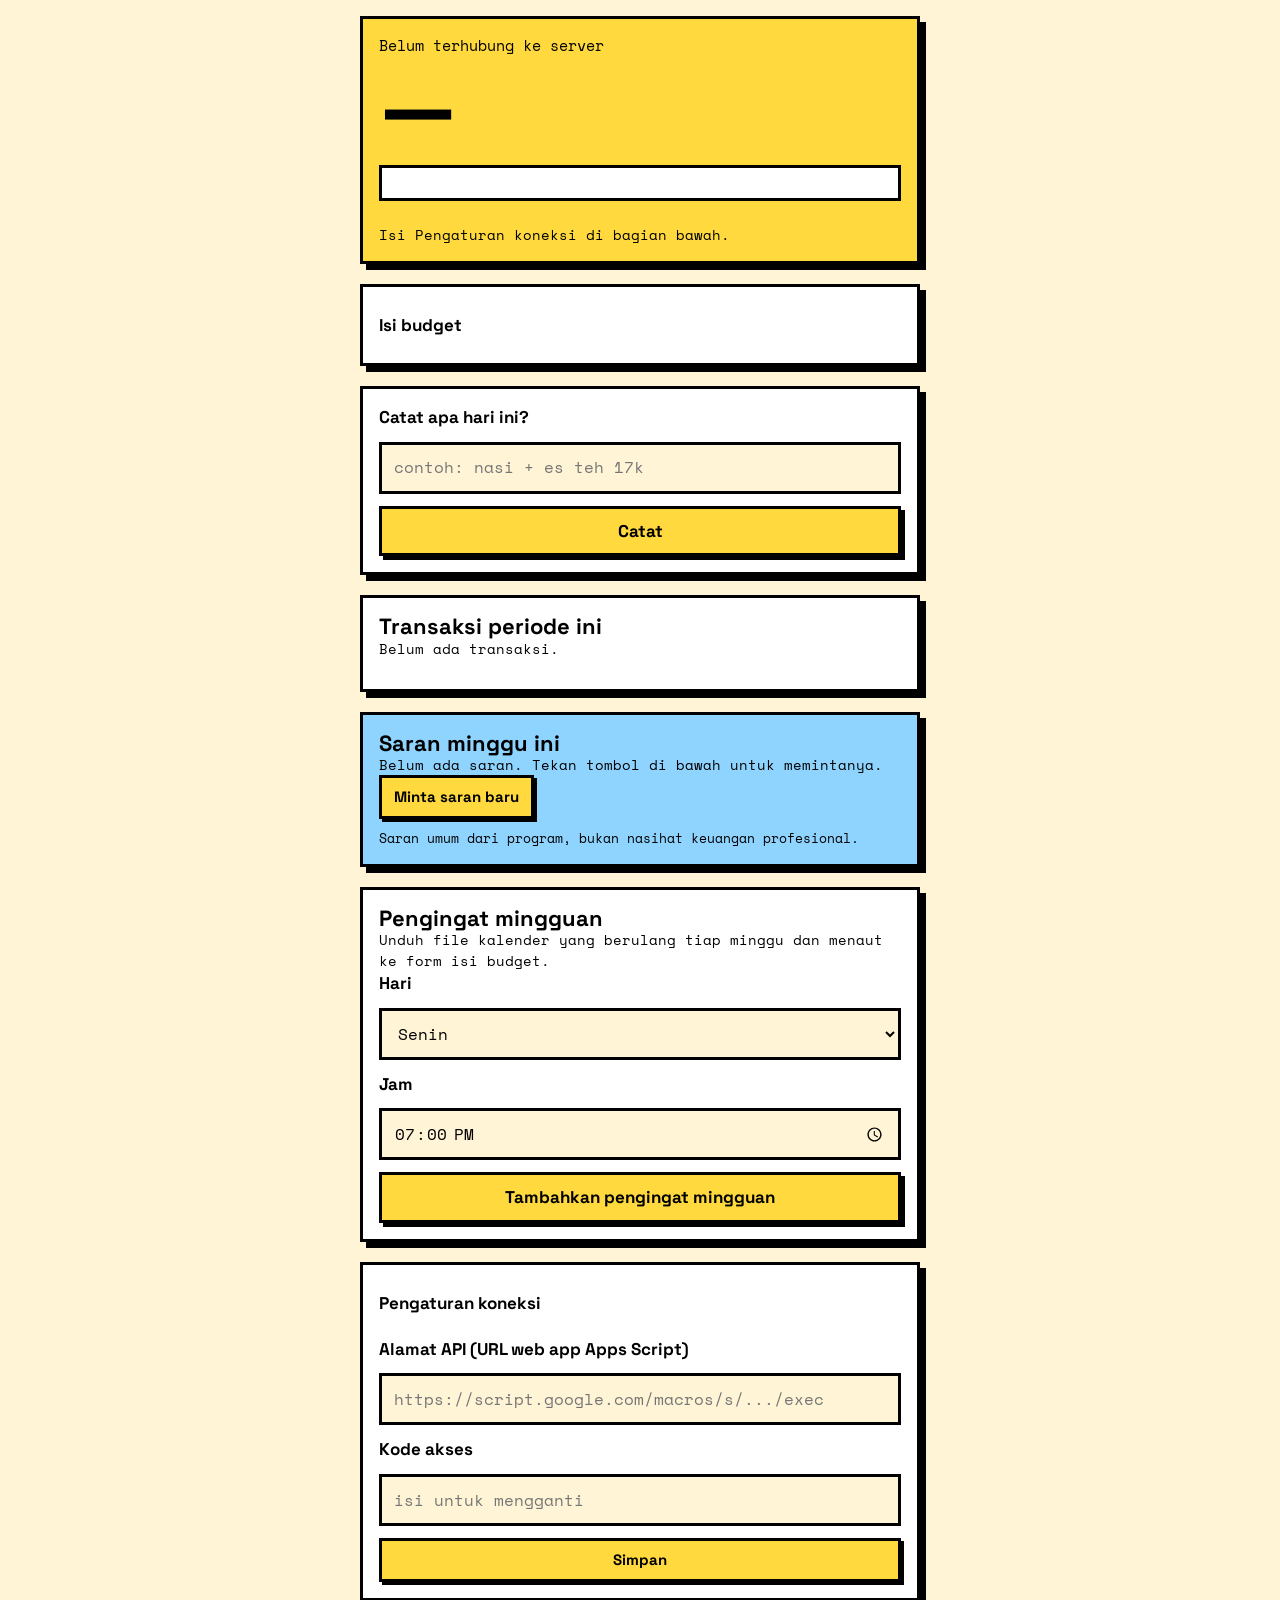
==== frontend/index.html @ 5a206b62 "tambahIN" ====
<!DOCTYPE html>
<html lang="id">
<head>
<meta charset="utf-8">
<meta name="viewport" content="width=device-width, initial-scale=1">
<title>Catatan Uang</title>
<link rel="icon" href="data:,">
<link rel="preconnect" href="https://fonts.googleapis.com">
<link rel="preconnect" href="https://fonts.gstatic.com" crossorigin>
<link href="https://fonts.googleapis.com/css2?family=Space+Grotesk:wght@500;700&family=Space+Mono:wght@400;700&display=swap" rel="stylesheet">
<link rel="stylesheet" href="style.css">
</head>
<body>
<main>

  <!-- Peringatan: hanya tampil kalau budget belum diisi / lewat jadwal (renderPeringatan) -->
  <section id="peringatan" class="kotak peringatan" role="alert" hidden>
    <span id="peringatan-teks"></span>
    <button class="tombol kecil" type="button" id="tombol-isi-budget">Isi budget</button>
  </section>

  <!-- Sisa budget: selalu terlihat. Isinya diisi oleh app.js (renderBudget). -->
  <section id="kartu-budget" class="kotak budget" aria-label="Sisa budget">
    <div class="label" id="b-label">Memuat...</div>
    <div class="angka" id="b-angka">Rp0</div>
    <div class="bar" id="b-bar" role="img" aria-label="Sisa budget"><i id="b-isi"></i></div>
    <div class="rincian"><span id="b-jatah"></span><span id="b-terpakai"></span></div>
    <div class="rincian"><span id="b-asal"></span></div>
  </section>

  <!-- Isi budget -->
  <section class="kotak">
    <details id="isi-budget">
      <summary>Isi budget</summary>
      <form id="form-budget" autocomplete="off">
        <label for="bg-nominal">Nominal (contoh: 200rb)</label>
        <input type="text" id="bg-nominal" maxlength="20" required>
        <label for="bg-tanggal">Tanggal uang diterima</label>
        <input type="date" id="bg-tanggal" required>
        <label for="bg-sumber">Dari mana (boleh kosong)</label>
        <input type="text" id="bg-sumber" maxlength="60" placeholder="ortu, beasiswa, ...">
        <fieldset class="pilihan">
          <legend>Ini untuk</legend>
          <label><input type="radio" name="bg-mode" value="baru" checked> Minggu baru</label>
          <label><input type="radio" name="bg-mode" value="tambah"> Tambahan minggu ini</label>
        </fieldset>
        <button class="tombol" type="submit" id="tombol-budget">Simpan budget</button>
      </form>
    </details>
  </section>

  <!-- Chat -->
  <section class="kotak">
    <form id="form-chat" autocomplete="off">
      <label for="chat">Catat apa hari ini?</label>
      <input type="text" id="chat" placeholder="contoh: nasi + es teh 17k" maxlength="200">
      <button class="tombol" type="submit" id="tombol-catat">Catat</button>
      <p id="pesan" class="konfirmasi" role="status" aria-live="polite" hidden></p>
    </form>
    <div id="konfirmasi-budget" class="konfirmasi-budget"></div>
  </section>

  <!-- Daftar transaksi -->
  <section class="kotak">
    <h2>Transaksi periode ini</h2>
    <p id="kosong" class="meta" hidden>Belum ada transaksi.</p>
    <ul id="daftar" class="daftar"></ul>
  </section>

  <!-- Saran minggu ini -->
  <section class="kotak saran" aria-labelledby="saran-judul">
    <h2 id="saran-judul">Saran minggu ini</h2>
    <p id="saran-kosong" class="meta">Belum ada saran. Tekan tombol di bawah untuk memintanya.</p>
    <div id="saran-isi" hidden>
      <span id="saran-tingkat" class="chip"></span>
      <p id="saran-ringkasan" class="saran-ringkasan"></p>
      <ul id="saran-daftar"></ul>
      <p id="saran-sumber" class="meta"></p>
    </div>
    <button class="tombol kecil" type="button" id="tombol-saran">Minta saran baru</button>
    <p id="saran-batas" class="catatan"></p>
    <p class="catatan">Saran umum dari program, bukan nasihat keuangan profesional.</p>
  </section>

  <!-- Pengingat mingguan (.ics) -->
  <section class="kotak">
    <h2>Pengingat mingguan</h2>
    <p class="meta">Unduh file kalender yang berulang tiap minggu dan menaut ke form isi budget.</p>
    <form id="form-pengingat">
      <label for="pg-hari">Hari</label>
      <select id="pg-hari">
        <option value="1">Senin</option><option value="2">Selasa</option><option value="3">Rabu</option>
        <option value="4">Kamis</option><option value="5">Jumat</option><option value="6">Sabtu</option>
        <option value="0">Minggu</option>
      </select>
      <label for="pg-jam">Jam</label>
      <input type="time" id="pg-jam" value="19:00" required>
      <button class="tombol" type="submit">Tambahkan pengingat mingguan</button>
    </form>
  </section>

  <!-- Pengaturan koneksi: disimpan di browser ini saja, tidak ada di repo -->
  <section class="kotak">
    <details id="pengaturan">
      <summary>Pengaturan koneksi</summary>
      <form id="form-pengaturan" autocomplete="off">
        <label for="p-url">Alamat API (URL web app Apps Script)</label>
        <input type="text" id="p-url" placeholder="https://script.google.com/macros/s/.../exec">
        <label for="p-kode">Kode akses</label>
        <input type="password" id="p-kode" placeholder="isi untuk mengganti">
        <button class="tombol kecil" type="submit">Simpan</button>
      </form>
    </details>
  </section>

</main>
<script src="ics.js" defer></script>
<script src="app.js" defer></script>
</body>
</html>
---- frontend/style.css ----
/* ===== Variabel: ubah warna & ukuran di sini saja ===== */
:root {
  --krem: #FFF4D6;
  --kuning: #FFD93D;
  --pink: #FF8FB1;
  --biru: #8FD3FF;
  --hitam: #000;
  --putih: #fff;
  --garis: 3px;
  --bayangan: 6px 6px 0 var(--hitam);
  --font-judul: "Space Grotesk", system-ui, sans-serif;
  --font-mono: "Space Mono", ui-monospace, monospace;
}

* { box-sizing: border-box; }
[hidden] { display: none !important; }

body {
  margin: 0; padding: 16px;
  background: var(--krem); color: var(--hitam);
  font-family: var(--font-judul); font-weight: 500; font-size: 17px; line-height: 1.45;
}
main { max-width: 560px; margin: 0 auto; display: grid; gap: 20px; }
h2 { margin: 0; font-size: 22px; font-weight: 700; line-height: 1.1; }
:focus-visible { outline: 4px solid var(--hitam); outline-offset: 3px; }

.kotak { background: var(--putih); border: var(--garis) solid var(--hitam); box-shadow: var(--bayangan); padding: 16px; }

/* ----- Kartu budget ----- */
.budget { background: var(--kuning); }
.budget.minus { background: var(--pink); }
.budget .label { font-family: var(--font-mono); font-size: 15px; }
.budget .angka { font-size: clamp(48px, 17vw, 88px); font-weight: 700; letter-spacing: -0.03em; line-height: 1; margin: 6px 0 14px; overflow-wrap: anywhere; }
.bar { height: 36px; background: var(--putih); border: var(--garis) solid var(--hitam); }
.bar > i { display: block; height: 100%; width: 0; background: var(--biru); border-right: var(--garis) solid var(--hitam); }
.bar.kosong > i { border-right: 0; }
.rincian { display: flex; justify-content: space-between; gap: 12px; flex-wrap: wrap; margin-top: 12px; font-family: var(--font-mono); font-size: 14px; }
.rincian:empty { display: none; }

/* ----- Form ----- */
form { display: grid; gap: 12px; }
label { font-weight: 700; }
input[type=text], input[type=password], input[type=date], input[type=time], select {
  width: 100%; min-height: 52px; padding: 10px 12px;
  font: inherit; font-family: var(--font-mono); font-size: 16px; /* 16px: iOS tidak memperbesar layar */
  color: var(--hitam); background: var(--krem);
  border: var(--garis) solid var(--hitam); border-radius: 0;
}
.tombol {
  min-height: 48px; padding: 10px 18px; font: inherit; font-weight: 700; color: var(--hitam);
  background: var(--kuning); border: var(--garis) solid var(--hitam); border-radius: 0;
  box-shadow: 4px 4px 0 var(--hitam); cursor: pointer;
}
.tombol:active { transform: translate(4px, 4px); box-shadow: 0 0 0 var(--hitam); }
.tombol:disabled { background: var(--krem); cursor: wait; }
.tombol.kecil { min-height: 44px; padding: 6px 12px; box-shadow: 3px 3px 0 var(--hitam); font-size: 15px; }
.tombol.pink { background: var(--pink); }

.konfirmasi { margin: 0; padding: 10px 12px; border: var(--garis) solid var(--hitam); font-family: var(--font-mono); font-size: 15px; white-space: pre-line; background: var(--biru); }
.konfirmasi.tanya { background: var(--kuning); }
.konfirmasi.galat { background: var(--pink); }

/* ----- Peringatan, pilihan, konfirmasi budget ----- */
.peringatan { background: var(--pink); display: flex; gap: 12px; align-items: center; justify-content: space-between; flex-wrap: wrap; font-weight: 700; }
.peringatan .tombol { background: var(--putih); }
fieldset.pilihan { margin: 0; padding: 8px 12px; border: var(--garis) solid var(--hitam); }
.pilihan legend { font-weight: 700; padding: 0 6px; }
.pilihan label { display: flex; align-items: center; gap: 10px; min-height: 44px; font-weight: 500; }
input[type=radio] { width: 24px; height: 24px; margin: 0; accent-color: var(--hitam); }
.konfirmasi-budget { display: grid; gap: 12px; }
.konfirmasi-budget:not(:empty) { margin-top: 12px; }
.konfirmasi p { margin: 0 0 10px; }

/* ----- Daftar transaksi ----- */
.daftar { list-style: none; margin: 14px 0 0; padding: 0; display: grid; gap: 12px; }
.daftar li { border: var(--garis) solid var(--hitam); padding: 12px; display: grid; gap: 8px; background: var(--krem); }
.baris { display: flex; justify-content: space-between; align-items: baseline; gap: 12px; }
.nominal { font-size: 22px; font-weight: 700; }
.nominal.masuk { background: var(--biru); padding: 0 6px; border: var(--garis) solid var(--hitam); }
.meta { font-family: var(--font-mono); font-size: 14px; margin: 0; overflow-wrap: anywhere; }
.chip { display: inline-block; padding: 2px 8px; border: 2px solid var(--hitam); background: var(--putih); font-family: var(--font-mono); font-size: 13px; }
.aksi { display: flex; gap: 10px; }
.form-ubah { gap: 8px; }

/* ----- Kartu saran ----- */
.saran { background: var(--biru); }
.saran-ringkasan { font-weight: 700; margin: 10px 0 0; }
.saran ul { margin: 10px 0 14px; padding-left: 20px; }
.saran li { margin-bottom: 6px; }
.catatan { font-family: var(--font-mono); font-size: 13px; margin: 10px 0 0; }
.chip.tingkat-aman { background: var(--putih); }
.chip.tingkat-waspada { background: var(--kuning); }
.chip.tingkat-bahaya { background: var(--pink); }

/* ----- Pengaturan ----- */
summary { font-weight: 700; cursor: pointer; min-height: 44px; display: flex; align-items: center; }
details[open] summary { margin-bottom: 12px; }

@media (prefers-reduced-motion: reduce) { .tombol:active { transform: none; } }
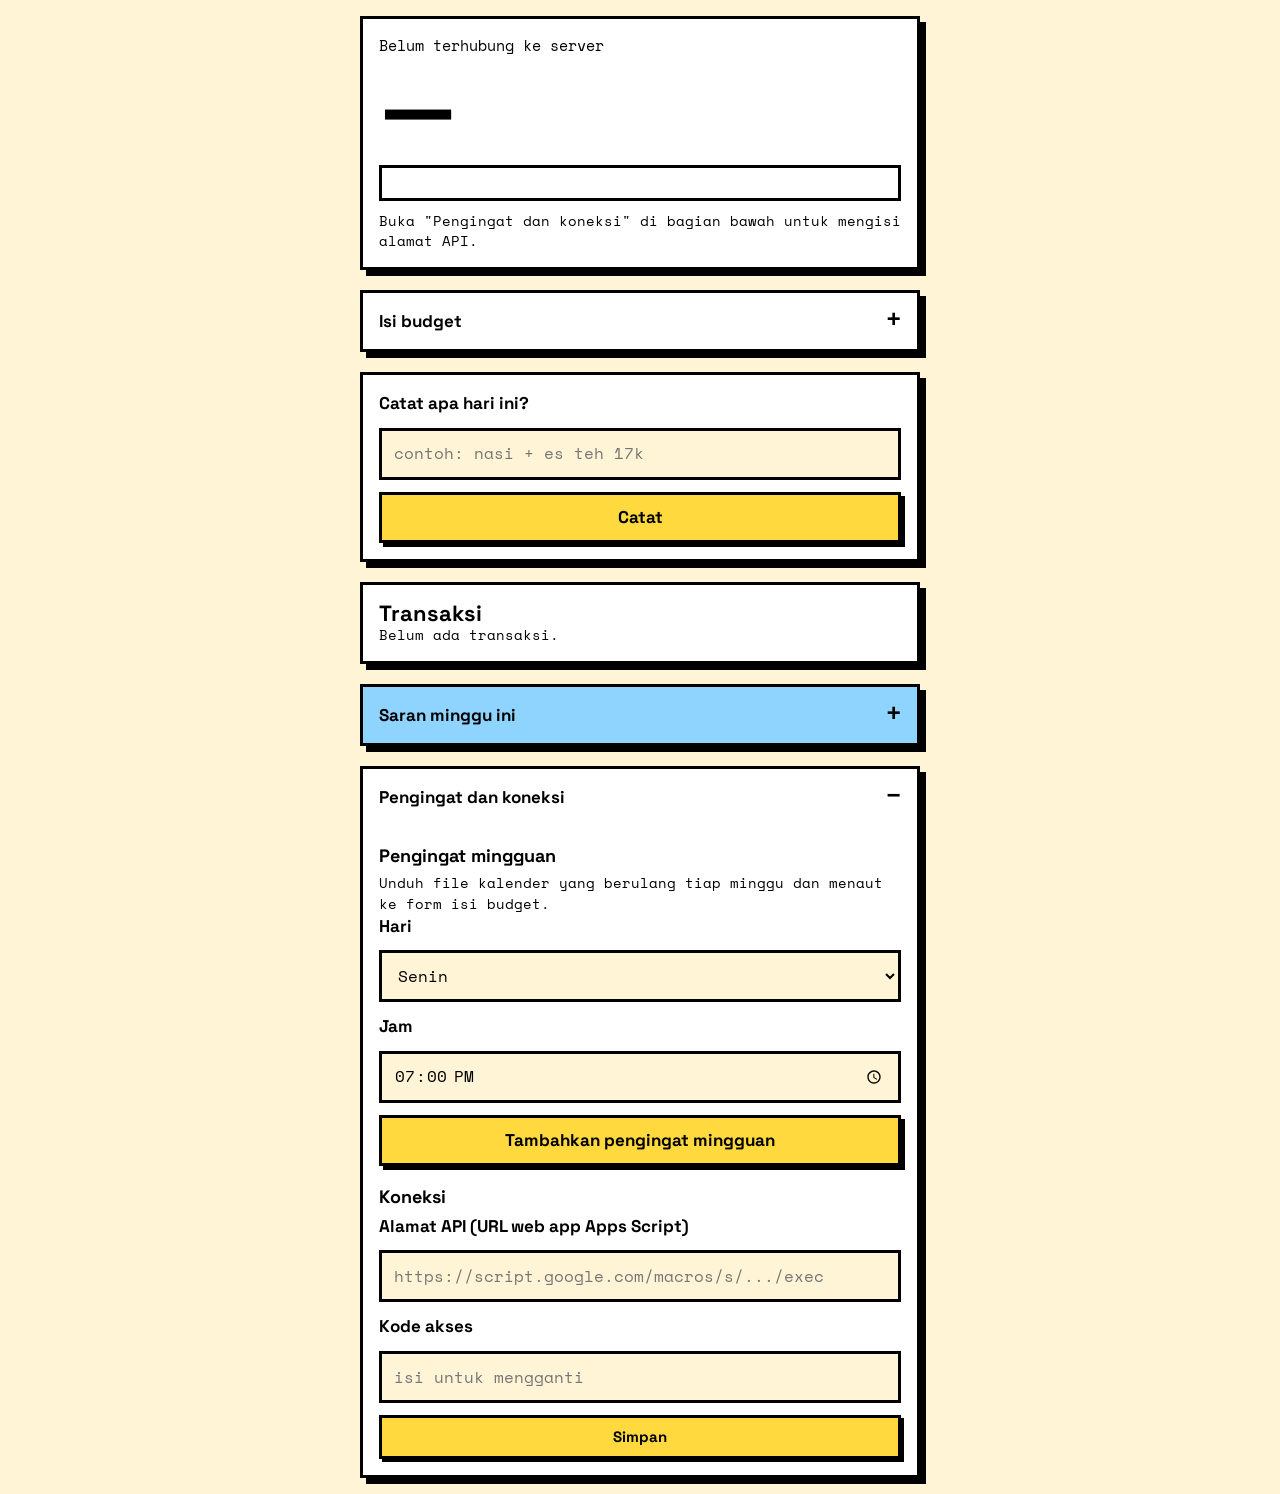
==== commit 74640839: "revisi" ====
--- a/frontend/index.html
+++ b/frontend/index.html
@@ -23,14 +23,14 @@
   <section id="kartu-budget" class="kotak budget" aria-label="Sisa budget">
     <div class="label" id="b-label">Memuat...</div>
     <div class="angka" id="b-angka">Rp0</div>
-    <div class="bar" id="b-bar" role="img" aria-label="Sisa budget"><i id="b-isi"></i></div>
-    <div class="rincian"><span id="b-jatah"></span><span id="b-terpakai"></span></div>
-    <div class="rincian"><span id="b-asal"></span></div>
+    <div class="bar" id="b-bar" role="img" aria-label="Terpakai"><i id="b-isi"></i></div>
+    <p class="kecil" id="b-terpakai"></p>
+    <p class="redup" id="b-jatah"></p>
+    <p class="redup" id="b-asal"></p>
   </section>
 
   <!-- Isi budget -->
-  <section class="kotak">
-    <details id="isi-budget">
+  <details id="isi-budget" class="kotak lipat">
       <summary>Isi budget</summary>
       <form id="form-budget" autocomplete="off">
         <label for="bg-nominal">Nominal (contoh: 200rb)</label>
@@ -46,8 +46,7 @@
         </fieldset>
         <button class="tombol" type="submit" id="tombol-budget">Simpan budget</button>
       </form>
-    </details>
-  </section>
+  </details>
 
   <!-- Chat -->
   <section class="kotak">
@@ -62,14 +61,14 @@
 
   <!-- Daftar transaksi -->
   <section class="kotak">
-    <h2>Transaksi periode ini</h2>
+    <h2>Transaksi</h2>
     <p id="kosong" class="meta" hidden>Belum ada transaksi.</p>
-    <ul id="daftar" class="daftar"></ul>
+    <div id="daftar"></div>
   </section>
 
-  <!-- Saran minggu ini -->
-  <section class="kotak saran" aria-labelledby="saran-judul">
-    <h2 id="saran-judul">Saran minggu ini</h2>
+  <!-- Saran minggu ini (lipat) -->
+  <details id="saran-lipat" class="kotak lipat saran">
+    <summary>Saran minggu ini</summary>
     <p id="saran-kosong" class="meta">Belum ada saran. Tekan tombol di bawah untuk memintanya.</p>
     <div id="saran-isi" hidden>
       <span id="saran-tingkat" class="chip"></span>
@@ -80,11 +79,13 @@
     <button class="tombol kecil" type="button" id="tombol-saran">Minta saran baru</button>
     <p id="saran-batas" class="catatan"></p>
     <p class="catatan">Saran umum dari program, bukan nasihat keuangan profesional.</p>
-  </section>
+  </details>
 
-  <!-- Pengingat mingguan (.ics) -->
-  <section class="kotak">
-    <h2>Pengingat mingguan</h2>
+  <!-- Pengingat dan koneksi (lipat). Pengaturan koneksi disimpan di browser ini saja, tidak ada di repo -->
+  <details id="pengaturan" class="kotak lipat">
+    <summary>Pengingat dan koneksi</summary>
+
+    <h3>Pengingat mingguan</h3>
     <p class="meta">Unduh file kalender yang berulang tiap minggu dan menaut ke form isi budget.</p>
     <form id="form-pengingat">
       <label for="pg-hari">Hari</label>
@@ -97,24 +98,19 @@
       <input type="time" id="pg-jam" value="19:00" required>
       <button class="tombol" type="submit">Tambahkan pengingat mingguan</button>
     </form>
-  </section>
 
-  <!-- Pengaturan koneksi: disimpan di browser ini saja, tidak ada di repo -->
-  <section class="kotak">
-    <details id="pengaturan">
-      <summary>Pengaturan koneksi</summary>
-      <form id="form-pengaturan" autocomplete="off">
-        <label for="p-url">Alamat API (URL web app Apps Script)</label>
-        <input type="text" id="p-url" placeholder="https://script.google.com/macros/s/.../exec">
-        <label for="p-kode">Kode akses</label>
-        <input type="password" id="p-kode" placeholder="isi untuk mengganti">
-        <button class="tombol kecil" type="submit">Simpan</button>
-      </form>
-    </details>
-  </section>
+    <h3>Koneksi</h3>
+    <form id="form-pengaturan" autocomplete="off">
+      <label for="p-url">Alamat API (URL web app Apps Script)</label>
+      <input type="text" id="p-url" placeholder="https://script.google.com/macros/s/.../exec">
+      <label for="p-kode">Kode akses</label>
+      <input type="password" id="p-kode" placeholder="isi untuk mengganti">
+      <button class="tombol kecil" type="submit">Simpan</button>
+    </form>
+  </details>
 
 </main>
 <script src="ics.js" defer></script>
 <script src="app.js" defer></script>
 </body>
-</html>
+</html>
--- a/frontend/style.css
+++ b/frontend/style.css
@@ -4,6 +4,7 @@
   --kuning: #FFD93D;
   --pink: #FF8FB1;
   --biru: #8FD3FF;
+  --hijau: #7ED957;
   --hitam: #000;
   --putih: #fff;
   --garis: 3px;
@@ -27,15 +28,17 @@
 .kotak { background: var(--putih); border: var(--garis) solid var(--hitam); box-shadow: var(--bayangan); padding: 16px; }
 
 /* ----- Kartu budget ----- */
-.budget { background: var(--kuning); }
+.budget { background: var(--putih); }
 .budget.minus { background: var(--pink); }
 .budget .label { font-family: var(--font-mono); font-size: 15px; }
 .budget .angka { font-size: clamp(48px, 17vw, 88px); font-weight: 700; letter-spacing: -0.03em; line-height: 1; margin: 6px 0 14px; overflow-wrap: anywhere; }
 .bar { height: 36px; background: var(--putih); border: var(--garis) solid var(--hitam); }
-.bar > i { display: block; height: 100%; width: 0; background: var(--biru); border-right: var(--garis) solid var(--hitam); }
+.bar > i { display: block; height: 100%; width: 0; background: var(--hijau); border-right: var(--garis) solid var(--hitam); }
+.budget.minus .bar > i { background: var(--hitam); }
 .bar.kosong > i { border-right: 0; }
-.rincian { display: flex; justify-content: space-between; gap: 12px; flex-wrap: wrap; margin-top: 12px; font-family: var(--font-mono); font-size: 14px; }
-.rincian:empty { display: none; }
+.budget .kecil { margin: 10px 0 0; font-weight: 700; }
+.budget .redup { margin: 6px 0 0; font-family: var(--font-mono); font-size: 14px; }
+.budget .redup:empty { display: none; }
 
 /* ----- Form ----- */
 form { display: grid; gap: 12px; }
@@ -72,8 +75,6 @@
 .konfirmasi p { margin: 0 0 10px; }
 
 /* ----- Daftar transaksi ----- */
-.daftar { list-style: none; margin: 14px 0 0; padding: 0; display: grid; gap: 12px; }
-.daftar li { border: var(--garis) solid var(--hitam); padding: 12px; display: grid; gap: 8px; background: var(--krem); }
 .baris { display: flex; justify-content: space-between; align-items: baseline; gap: 12px; }
 .nominal { font-size: 22px; font-weight: 700; }
 .nominal.masuk { background: var(--biru); padding: 0 6px; border: var(--garis) solid var(--hitam); }
@@ -92,8 +93,30 @@
 .chip.tingkat-waspada { background: var(--kuning); }
 .chip.tingkat-bahaya { background: var(--pink); }
 
+/* ----- Transaksi per hari ----- */
+.hari { margin: 18px 0 4px; font-family: var(--font-mono); font-size: 15px; }
+.hari:first-child { margin-top: 12px; }
+.baris-trx { list-style: none; margin: 0; padding: 0; }
+.trx { border-bottom: 1px solid #b8b8b8; }
+.trx:last-child { border-bottom: 0; }
+.trx-baris { display: flex; justify-content: space-between; align-items: center; gap: 12px; width: 100%; min-height: 52px; padding: 6px 0; background: none; border: 0; color: var(--hitam); font: inherit; text-align: left; cursor: pointer; }
+.trx-teks { display: flex; flex-direction: column; align-items: flex-start; gap: 2px; min-width: 0; }
+.trx-nama { overflow-wrap: anywhere; }
+.trx .nominal { font-size: 18px; white-space: nowrap; }
+.trx .aksi { padding: 4px 0 10px; }
+.trx .form-ubah { padding: 8px 0; }
+
+/* ----- Bagian yang bisa dilipat ----- */
+details.lipat { padding: 0 16px; }
+details.lipat > summary { display: flex; align-items: center; justify-content: space-between; min-height: 56px; margin: 0; cursor: pointer; list-style: none; }
+details.lipat > summary::-webkit-details-marker { display: none; }
+details.lipat > summary::after { content: "+"; font-family: var(--font-mono); font-size: 24px; }
+details.lipat[open] > summary::after { content: "\2212"; }
+details.lipat[open] { padding-bottom: 16px; }
+details.lipat h3 { margin: 18px 0 4px; font-size: 18px; }
+
 /* ----- Pengaturan ----- */
 summary { font-weight: 700; cursor: pointer; min-height: 44px; display: flex; align-items: center; }
 details[open] summary { margin-bottom: 12px; }
 
-@media (prefers-reduced-motion: reduce) { .tombol:active { transform: none; } }
+@media (prefers-reduced-motion: reduce) { .tombol:active { transform: none; } }
